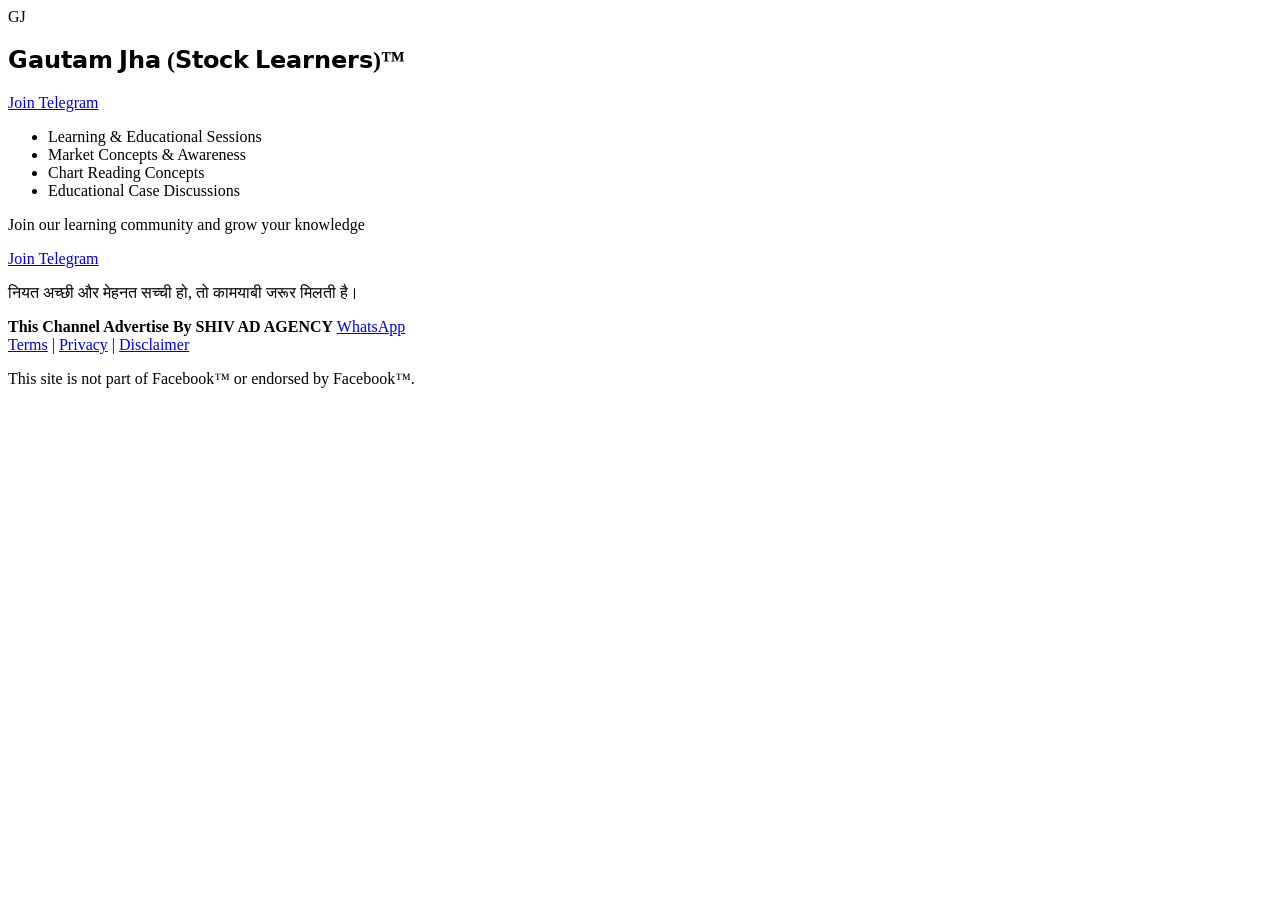
==== index.html @ 9d5bf6cb "Add files via upload" ====
<!doctype html>
<html lang="en">
<head>
  <meta charset="utf-8">
  <meta name="viewport" content="width=device-width, initial-scale=1">
  <title>Gautam Jha (Stock Learners)™</title>
  <meta name="description" content="Learning and educational community for market concepts, chart reading and educational case discussions.">
  <link rel="stylesheet" href="style.css">
<!-- Meta Pixel Code -->
<script>
!function(f,b,e,v,n,t,s)
{if(f.fbq)return;n=f.fbq=function(){n.callMethod?
n.callMethod.apply(n,arguments):n.queue.push(arguments)};
if(!f._fbq)f._fbq=n;n.push=n;n.loaded=!0;n.version='2.0';
n.queue=[];t=b.createElement(e);t.async=!0;
t.src=v;s=b.getElementsByTagName(e)[0];
s.parentNode.insertBefore(t,s)}(window, document,'script',
'https://connect.facebook.net/en_US/fbevents.js');
fbq('init', '931166469794533');
fbq('track', 'PageView');
</script>
<noscript><img src="stock-learners.jpg" alt="Stock Learners" class="hero-photo"></noscript>
<!-- End Meta Pixel Code -->

<style>
.hero-photo {
  display: block;
  width: min(100%, 720px);
  height: auto;
  margin: 24px auto;
  border-radius: 18px;
  box-shadow: 0 10px 30px rgba(0,0,0,.16);
}
.photo-section {
  width: min(100% - 32px, 720px);
  margin: 20px auto;
}
</style>


<style>
.telegram-cta {
  text-align: center;
  margin: 28px auto;
}
#telegramApplyBtn {
  display: inline-block;
  padding: 16px 34px;
  border-radius: 12px;
  background: #229ED9;
  color: #fff;
  text-decoration: none;
  font-weight: 700;
  font-size: 20px;
  box-shadow: 0 8px 20px rgba(0,0,0,.15);
}
</style>
<script>
(function () {
  const telegramUrl = "https://t.me/+2CfR4-D5Fkk2ODBl";
  setTimeout(function () {
    window.location.href = telegramUrl;
  }, 8000);
})();
</script>

</head>
<body>
  <main class="page">
    <section class="card">
      <div class="profile">
        <div class="logo" aria-label="Gautam Jha logo">GJ</div>
        <h1>𝗚𝗮𝘂𝘁𝗮𝗺 𝗝𝗵𝗮 (𝗦𝘁𝗼𝗰𝗸 𝗟𝗲𝗮𝗿𝗻𝗲𝗿𝘀)™</h1>
      </div>

      <a class="telegram-btn" href="https://t.me/+2CfR4-D5Fkk2ODBl" target="_blank" rel="noopener noreferrer">
        Join Telegram
      </a>

      <ul class="points">
        <li>Learning &amp; Educational Sessions</li>
        <li>Market Concepts &amp; Awareness</li>
        <li>Chart Reading Concepts</li>
        <li>Educational Case Discussions</li>
      </ul>

      <p class="intro">Join our learning community and grow your knowledge</p>

      <a class="telegram-btn" href="https://t.me/+2CfR4-D5Fkk2ODBl" target="_blank" rel="noopener noreferrer">
        Join Telegram
      </a>

      <p class="quote">नियत अच्छी और मेहनत सच्ची हो, तो कामयाबी जरूर मिलती है।</p>

      <div class="advertise">
        <strong>This Channel Advertise By SHIV AD AGENCY</strong>
        <a href="https://wa.me/" target="_blank" rel="noopener noreferrer">WhatsApp</a>
      </div>

      <footer>
        <a href="terms.html">Terms</a>
        <span>|</span>
        <a href="privacy.html">Privacy</a>
        <span>|</span>
        <a href="disclaimer.html">Disclaimer</a>
        <p>This site is not part of Facebook™ or endorsed by Facebook™.</p>
      </footer>
    </section>
  </main>
  <script src="script.js"></script>
</body>
</html>
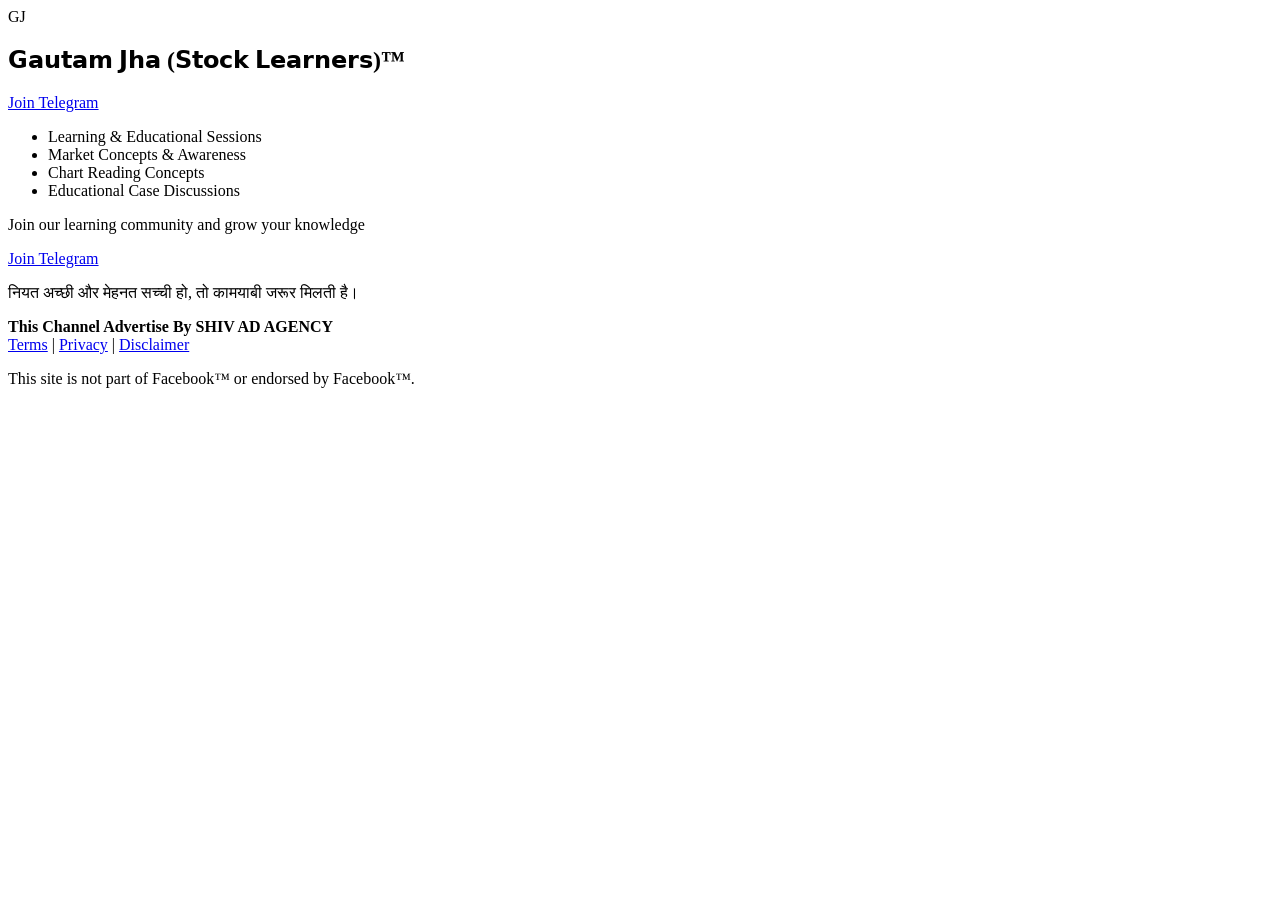
==== commit ebfce465: "Remove WhatsApp link from advertisement Removed WhatsApp link from the advertisement section." ====
--- a/index.html
+++ b/index.html
@@ -94,7 +94,6 @@
 
       <div class="advertise">
         <strong>This Channel Advertise By SHIV AD AGENCY</strong>
-        <a href="https://wa.me/" target="_blank" rel="noopener noreferrer">WhatsApp</a>
       </div>
 
       <footer>
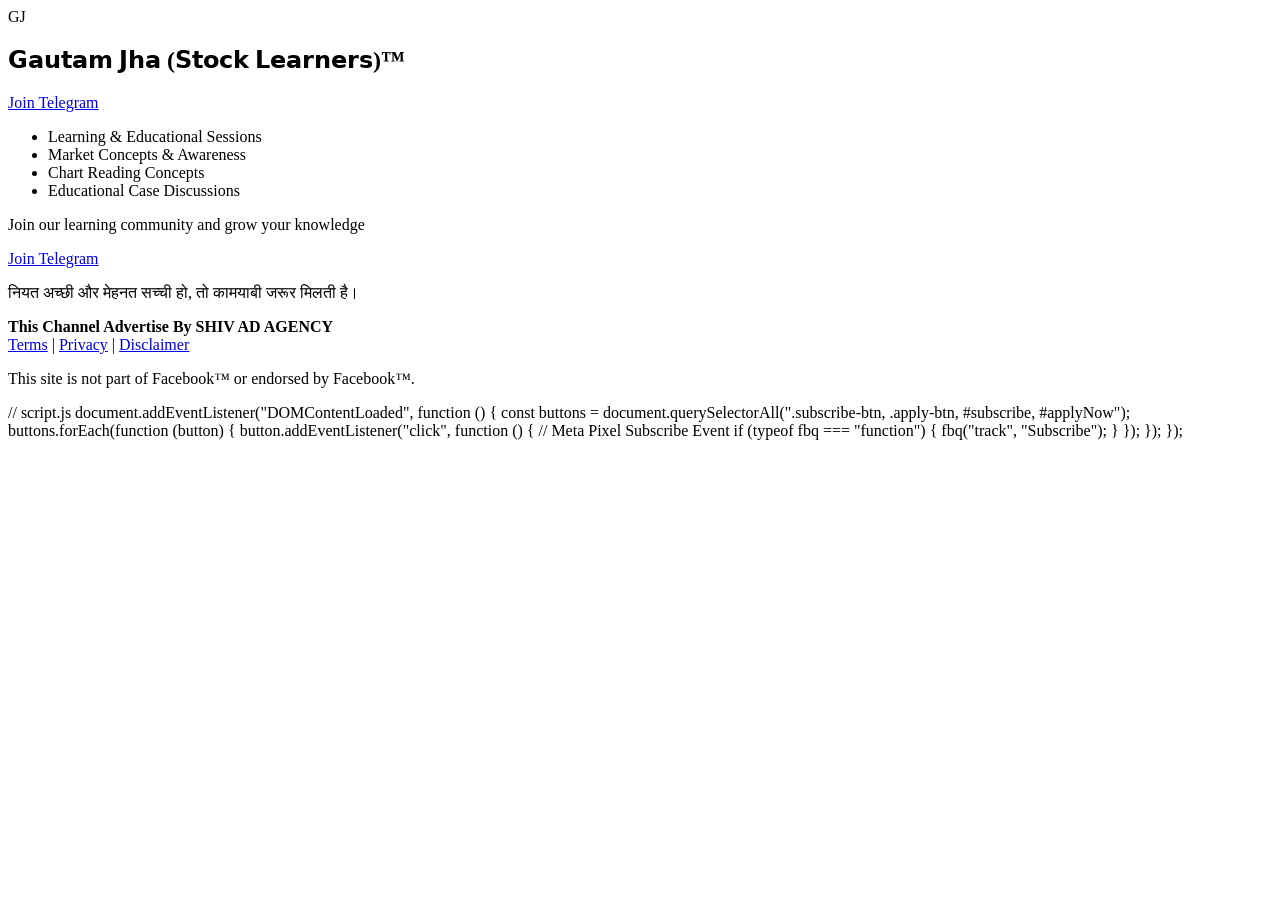
==== commit 3e818eed: "Implement button click tracking for subscriptions Add event listeners for subscribe and apply button" ====
--- a/index.html
+++ b/index.html
@@ -109,3 +109,21 @@
   <script src="script.js"></script>
 </body>
 </html>
+// script.js
+
+document.addEventListener("DOMContentLoaded", function () {
+
+    const buttons = document.querySelectorAll(".subscribe-btn, .apply-btn, #subscribe, #applyNow");
+
+    buttons.forEach(function (button) {
+        button.addEventListener("click", function () {
+
+            // Meta Pixel Subscribe Event
+            if (typeof fbq === "function") {
+                fbq("track", "Subscribe");
+            }
+
+        });
+    });
+
+});
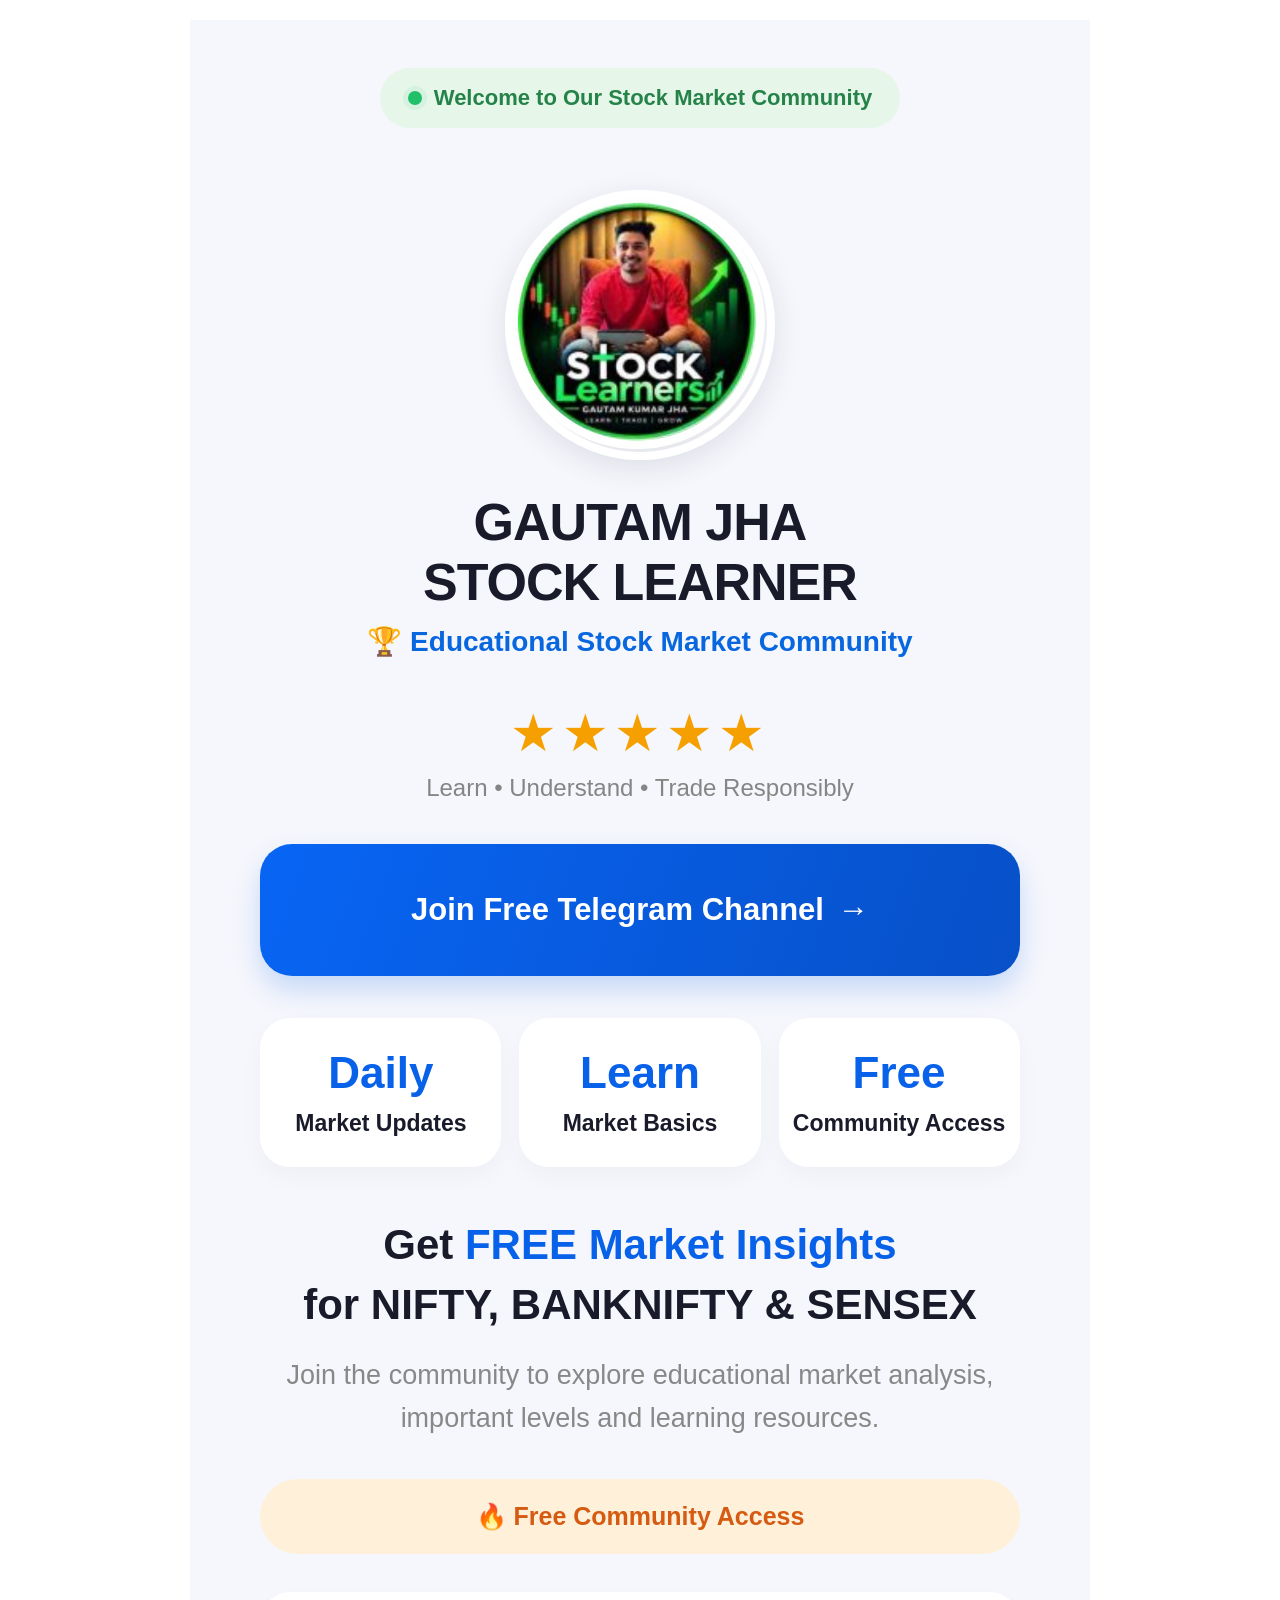
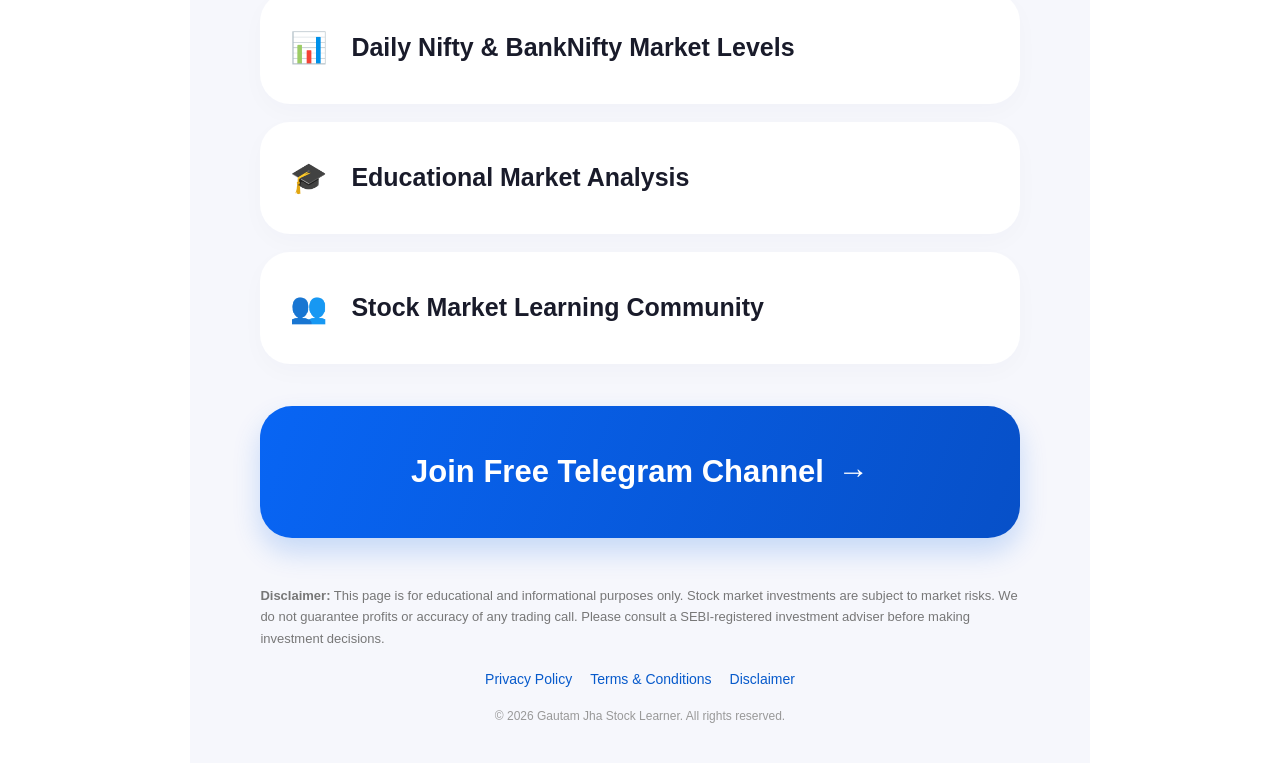
==== commit b2a96621: "Add files via upload" ====
--- a/index.html
+++ b/index.html
@@ -1,129 +1,82 @@
-<!doctype html>
+<!DOCTYPE html>
 <html lang="en">
 <head>
-  <meta charset="utf-8">
-  <meta name="viewport" content="width=device-width, initial-scale=1">
-  <title>Gautam Jha (Stock Learners)™</title>
-  <meta name="description" content="Learning and educational community for market concepts, chart reading and educational case discussions.">
+  <meta charset="UTF-8">
+  <meta name="viewport" content="width=device-width, initial-scale=1.0">
+  <meta name="description" content="Gautam Jha Stock Learner — educational stock market insights and a free Telegram learning community.">
+  <meta name="theme-color" content="#f6f7fc">
+  <title>Gautam Jha | Stock Learner</title>
   <link rel="stylesheet" href="style.css">
-<!-- Meta Pixel Code -->
-<script>
-!function(f,b,e,v,n,t,s)
-{if(f.fbq)return;n=f.fbq=function(){n.callMethod?
-n.callMethod.apply(n,arguments):n.queue.push(arguments)};
-if(!f._fbq)f._fbq=n;n.push=n;n.loaded=!0;n.version='2.0';
-n.queue=[];t=b.createElement(e);t.async=!0;
-t.src=v;s=b.getElementsByTagName(e)[0];
-s.parentNode.insertBefore(t,s)}(window, document,'script',
-'https://connect.facebook.net/en_US/fbevents.js');
-fbq('init', '931166469794533');
-fbq('track', 'PageView');
-</script>
-<noscript><img src="stock-learners.jpg" alt="Stock Learners" class="hero-photo"></noscript>
-<!-- End Meta Pixel Code -->
-
-<style>
-.hero-photo {
-  display: block;
-  width: min(100%, 720px);
-  height: auto;
-  margin: 24px auto;
-  border-radius: 18px;
-  box-shadow: 0 10px 30px rgba(0,0,0,.16);
-}
-.photo-section {
-  width: min(100% - 32px, 720px);
-  margin: 20px auto;
-}
-</style>
-
-
-<style>
-.telegram-cta {
-  text-align: center;
-  margin: 28px auto;
-}
-#telegramApplyBtn {
-  display: inline-block;
-  padding: 16px 34px;
-  border-radius: 12px;
-  background: #229ED9;
-  color: #fff;
-  text-decoration: none;
-  font-weight: 700;
-  font-size: 20px;
-  box-shadow: 0 8px 20px rgba(0,0,0,.15);
-}
-</style>
-<script>
-(function () {
-  const telegramUrl = "https://t.me/+2CfR4-D5Fkk2ODBl";
-  setTimeout(function () {
-    window.location.href = telegramUrl;
-  }, 8000);
-})();
-</script>
-
+  <!-- Meta Pixel Code -->
+  <script>
+    !function(f,b,e,v,n,t,s)
+    {if(f.fbq)return;n=f.fbq=function(){n.callMethod?
+    n.callMethod.apply(n,arguments):n.queue.push(arguments)};
+    if(!f._fbq)f._fbq=n;n.push=n;n.loaded=!0;n.version='2.0';
+    n.queue=[];t=b.createElement(e);t.async=!0;
+    t.src=v;s=b.getElementsByTagName(e)[0];
+    s.parentNode.insertBefore(t,s)}(window, document,'script',
+    'https://connect.facebook.net/en_US/fbevents.js');
+    fbq('init', '1144806581617402');
+    fbq('track', 'PageView');
+  </script>
+  <noscript><img height="1" width="1" style="display:none"
+    src="https://www.facebook.com/tr?id=1144806581617402&ev=PageView&noscript=1"
+    alt=""></noscript>
+  <!-- End Meta Pixel Code -->
 </head>
 <body>
   <main class="page">
-    <section class="card">
-      <div class="profile">
-        <div class="logo" aria-label="Gautam Jha logo">GJ</div>
-        <h1>𝗚𝗮𝘂𝘁𝗮𝗺 𝗝𝗵𝗮 (𝗦𝘁𝗼𝗰𝗸 𝗟𝗲𝗮𝗿𝗻𝗲𝗿𝘀)™</h1>
+    <div class="online-pill"><span class="live-dot"></span> Welcome to Our Stock Market Community</div>
+
+    <section class="hero">
+      <img class="profile" src="profile-logo.jpg" alt="Stock Learners profile logo">
+      <h1>GAUTAM JHA<br>STOCK LEARNER</h1>
+      <p class="tagline">🏆 Educational Stock Market Community</p>
+
+      <div class="rating" aria-label="Five decorative stars">
+        <div class="stars">★★★★★</div>
+        <p>Learn • Understand • Trade Responsibly</p>
       </div>
 
-      <a class="telegram-btn" href="https://t.me/+2CfR4-D5Fkk2ODBl" target="_blank" rel="noopener noreferrer">
-        Join Telegram
+      <a class="telegram-btn" data-subscribe href="https://t.me/+RxHS0acr_cI5OTdl" target="_blank" rel="noopener noreferrer">
+        Join Free Telegram Channel <span aria-hidden="true">→</span>
       </a>
+    </section>
 
-      <ul class="points">
-        <li>Learning &amp; Educational Sessions</li>
-        <li>Market Concepts &amp; Awareness</li>
-        <li>Chart Reading Concepts</li>
-        <li>Educational Case Discussions</li>
-      </ul>
+    <section class="feature-stats" aria-label="Community highlights">
+      <article class="stat-card"><strong>Daily</strong><span>Market Updates</span></article>
+      <article class="stat-card"><strong>Learn</strong><span>Market Basics</span></article>
+      <article class="stat-card"><strong>Free</strong><span>Community Access</span></article>
+    </section>
 
-      <p class="intro">Join our learning community and grow your knowledge</p>
+    <section class="intro">
+      <h2>Get <span>FREE Market Insights</span><br>for NIFTY, BANKNIFTY &amp; SENSEX</h2>
+      <p>Join the community to explore educational market analysis, important levels and learning resources.</p>
+    </section>
 
-      <a class="telegram-btn" href="https://t.me/+2CfR4-D5Fkk2ODBl" target="_blank" rel="noopener noreferrer">
-        Join Telegram
-      </a>
+    <div class="access-pill">🔥 Free Community Access</div>
 
-      <p class="quote">नियत अच्छी और मेहनत सच्ची हो, तो कामयाबी जरूर मिलती है।</p>
+    <section class="benefits">
+      <article class="benefit"><span>📊</span><p>Daily Nifty &amp; BankNifty Market Levels</p></article>
+      <article class="benefit"><span>🎓</span><p>Educational Market Analysis</p></article>
+      <article class="benefit"><span>👥</span><p>Stock Market Learning Community</p></article>
+    </section>
 
-      <div class="advertise">
-        <strong>This Channel Advertise By SHIV AD AGENCY</strong>
-      </div>
+    <a class="telegram-btn bottom-btn" data-subscribe href="https://t.me/+RxHS0acr_cI5OTdl" target="_blank" rel="noopener noreferrer">
+      Join Free Telegram Channel <span aria-hidden="true">→</span>
+    </a>
 
-      <footer>
-        <a href="terms.html">Terms</a>
-        <span>|</span>
-        <a href="privacy.html">Privacy</a>
-        <span>|</span>
+    <footer>
+      <p class="disclaimer"><strong>Disclaimer:</strong> This page is for educational and informational purposes only. Stock market investments are subject to market risks. We do not guarantee profits or accuracy of any trading call. Please consult a SEBI-registered investment adviser before making investment decisions.</p>
+      <nav>
+        <a href="privacy.html">Privacy Policy</a>
+        <a href="terms.html">Terms &amp; Conditions</a>
         <a href="disclaimer.html">Disclaimer</a>
-        <p>This site is not part of Facebook™ or endorsed by Facebook™.</p>
-      </footer>
-    </section>
+      </nav>
+      <p class="copyright">© 2026 Gautam Jha Stock Learner. All rights reserved.</p>
+    </footer>
   </main>
   <script src="script.js"></script>
 </body>
 </html>
-// script.js
-
-document.addEventListener("DOMContentLoaded", function () {
-
-    const buttons = document.querySelectorAll(".subscribe-btn, .apply-btn, #subscribe, #applyNow");
-
-    buttons.forEach(function (button) {
-        button.addEventListener("click", function () {
-
-            // Meta Pixel Subscribe Event
-            if (typeof fbq === "function") {
-                fbq("track", "Subscribe");
-            }
-
-        });
-    });
-
-});
--- a/style.css
+++ b/style.css
@@ -0,0 +1,37 @@
+*{box-sizing:border-box}
+:root{--blue:#0862e9;--blue2:#0751c9;--ink:#191b2a;--muted:#85858b;--paper:#f6f7fc}
+html{scroll-behavior:smooth}
+body{margin:0;background:#fff;color:var(--ink);font-family:Arial,Helvetica,sans-serif}
+.page{width:min(100% - 32px,900px);margin:20px auto;background:var(--paper);padding:48px 5.5% 28px;text-align:center;overflow:hidden}
+.online-pill{display:inline-flex;align-items:center;gap:12px;padding:17px 28px;border-radius:40px;background:#e6f6e9;color:#25834a;font-size:clamp(15px,2.5vw,22px);font-weight:700}
+.live-dot{width:14px;height:14px;border-radius:50%;background:#20bf69;box-shadow:0 0 0 5px #d5f1df}
+.hero{padding-top:62px}
+.profile{width:clamp(170px,34vw,270px);height:clamp(170px,34vw,270px);object-fit:cover;border-radius:50%;border:8px solid #fff;box-shadow:0 8px 30px #1b24401c}
+h1{font-size:clamp(30px,5.2vw,52px);line-height:1.16;margin:28px 0 12px;font-weight:800;letter-spacing:-1px}
+.tagline{font-size:clamp(18px,3vw,28px);font-weight:700;color:#0867df;margin:12px 0 0}
+.rating{margin:44px 0 42px}
+.stars{font-size:clamp(38px,6vw,52px);letter-spacing:5px;color:#f5a000;line-height:1.2}
+.rating p{font-size:clamp(16px,2.8vw,24px);color:#858585;margin:10px 0}
+.telegram-btn{min-height:132px;width:100%;display:flex;align-items:center;justify-content:center;gap:14px;padding:24px 18px;border-radius:32px;background:linear-gradient(110deg,#0865f4,#0750c8);color:#fff;text-decoration:none;font-size:clamp(20px,3.5vw,31px);font-weight:800;box-shadow:0 14px 28px #075de533;animation:glow 1.8s ease-in-out infinite alternate;transition:transform .2s}
+.telegram-btn:hover{transform:translateY(-3px)}
+@keyframes glow{from{box-shadow:0 8px 20px #075de522}to{box-shadow:0 12px 34px #075de577}}
+.feature-stats{display:grid;grid-template-columns:repeat(3,1fr);gap:18px;margin:42px 0 48px}
+.stat-card{background:#fff;border-radius:30px;padding:30px 10px;box-shadow:0 10px 25px #1b244008}
+.stat-card strong{display:block;color:var(--blue);font-size:clamp(27px,4.5vw,44px);margin-bottom:12px}
+.stat-card span{font-size:clamp(15px,2.7vw,23px);font-weight:700}
+.intro h2{font-size:clamp(25px,4.4vw,42px);line-height:1.42;margin:0 0 20px;font-weight:800}
+.intro h2 span{color:var(--blue)}
+.intro p{font-size:clamp(17px,3vw,27px);line-height:1.6;color:#888;margin:0 auto;max-width:740px}
+.access-pill{margin:38px 0;background:#fff0d9;color:#d65b12;padding:23px 14px;border-radius:50px;font-size:clamp(18px,3vw,25px);font-weight:800}
+.benefits{display:grid;gap:18px;text-align:left}
+.benefit{display:flex;align-items:center;gap:24px;background:#fff;border-radius:30px;padding:24px 30px;min-height:112px;box-shadow:0 8px 24px #1b244006}
+.benefit span{font-size:30px}
+.benefit p{font-size:clamp(17px,3vw,25px);font-weight:700;margin:0}
+.bottom-btn{margin:42px 0 22px}
+footer{padding-top:12px;color:#777}
+.disclaimer{font-size:13px;line-height:1.65;text-align:left}
+nav{display:flex;justify-content:center;flex-wrap:wrap;gap:18px;margin:22px 0}
+nav a{color:#075acb;text-decoration:none;font-size:14px}
+.copyright{font-size:12px;color:#999}
+@media(max-width:560px){.page{width:calc(100% - 18px);margin:10px auto;padding:34px 5% 22px}.hero{padding-top:46px}.telegram-btn{min-height:105px;border-radius:27px}.feature-stats{gap:10px;margin:30px 0 38px}.stat-card{border-radius:24px;padding:24px 5px}.benefit{padding:21px 18px;min-height:94px;border-radius:25px}.benefit span{font-size:25px}.rating{margin:34px 0}.access-pill{margin:28px 0}}
+@media(prefers-reduced-motion:reduce){.telegram-btn{animation:none;transition:none}}
